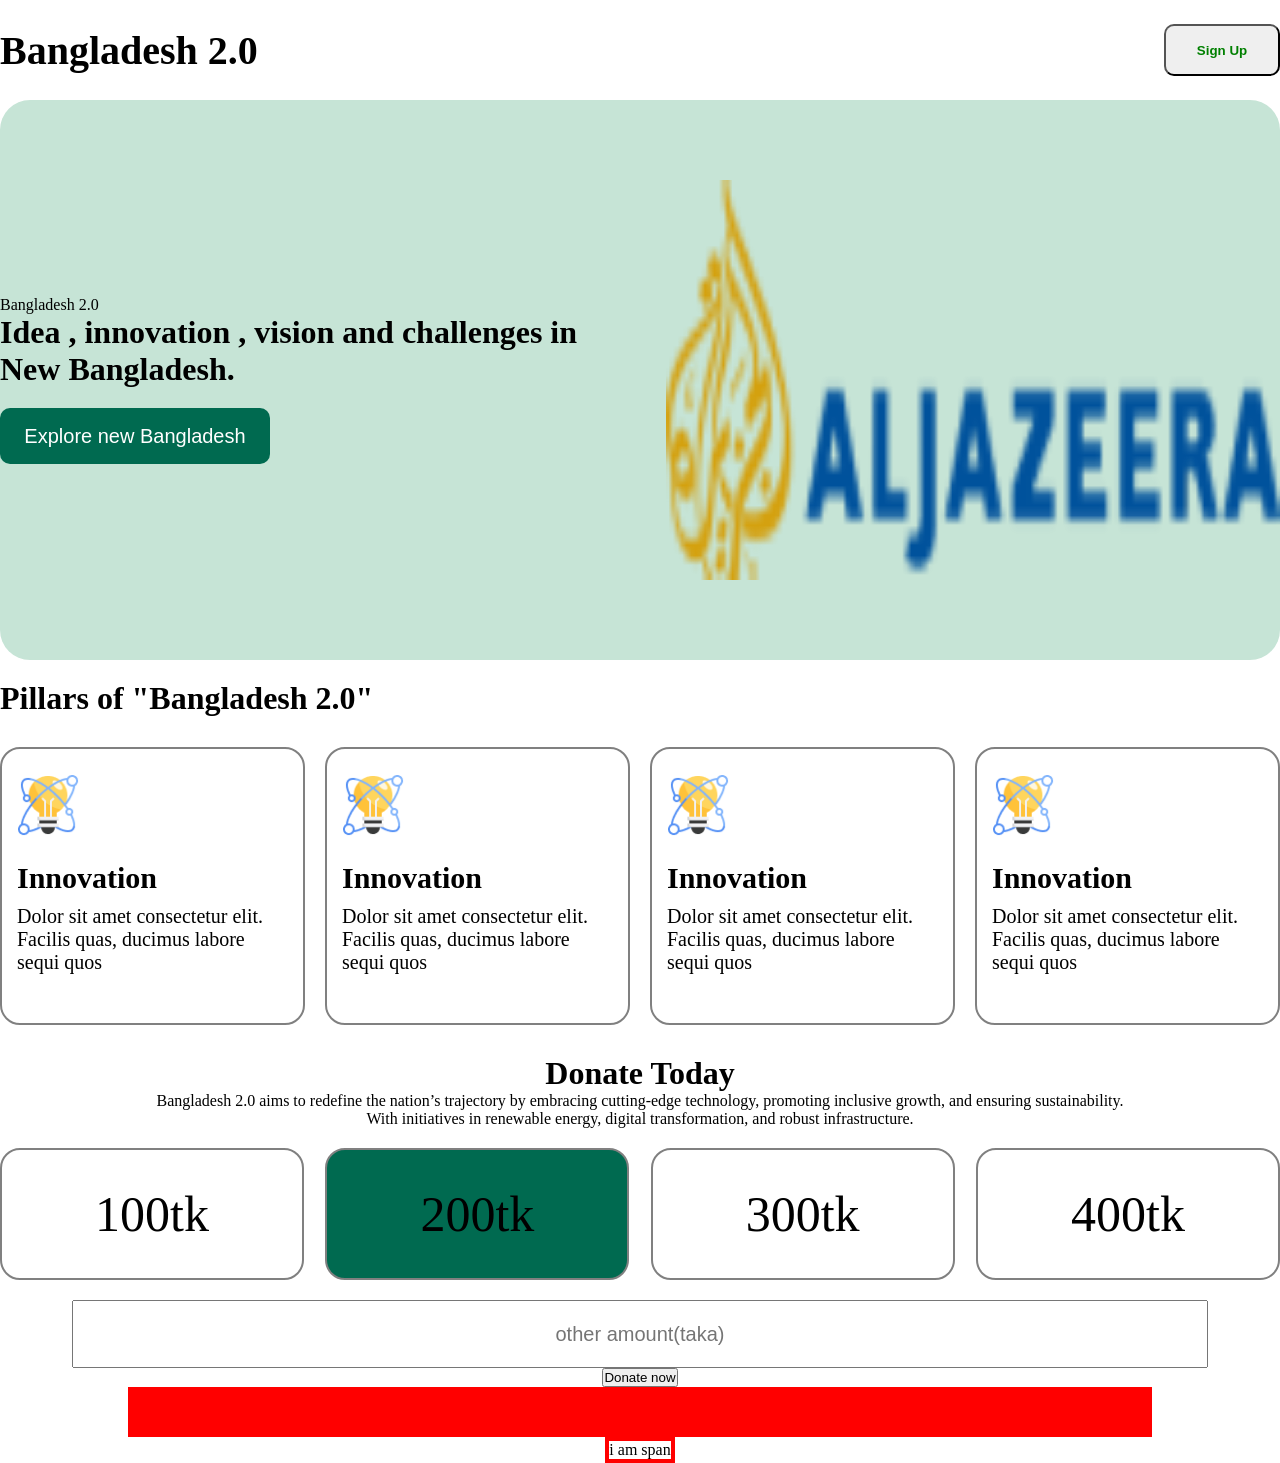
==== index.html @ 64d82890 "first commit" ====
<!DOCTYPE html>
<html lang="en">
<head>
    <meta charset="UTF-8">
    <meta name="viewport" content="width=device-width, initial-scale=1.0">
    <title>Document</title>
    <link rel="stylesheet" href="./styles/project.css">
</head>
<body>
    <nav>
        <h1>Bangladesh 2.0</h1>
        <button>Sign Up</button>
    </nav>




    <!-- banner section starts here -->
     <header>
        <div class="leftsection">
            <p>Bangladesh 2.0</p>
            <h1>Idea , innovation ,
vision and challenges in New Bangladesh.</h1>
<button>Explore new Bangladesh</button>
        </div>

        <img class="rightsection" src="./assets/al-jazeera.png" alt="">
     </header>




     <!-- main section starts here -->
      <h1 style="max-width: 1280px;margin: 20px auto;">Pillars of "Bangladesh 2.0"</h1>
      <div class="parent_div">
        
        <div class="child_div">
            <img src="./assets/card-icon.png" alt="">
            <h2>Innovation</h2>
            <p>Dolor sit amet consectetur elit. Facilis quas, ducimus labore sequi quos </p>
        </div>
        <div class="child_div">
            <img src="./assets/card-icon.png" alt="">
            <h2>Innovation</h2>
            <p>Dolor sit amet consectetur elit. Facilis quas, ducimus labore sequi quos </p>
        </div>
        <div class="child_div">
            <img src="./assets/card-icon.png" alt="">
            <h2>Innovation</h2>
            <p>Dolor sit amet consectetur elit. Facilis quas, ducimus labore sequi quos </p>
        </div>
        <div class="child_div">
            <img src="./assets/card-icon.png" alt="">
            <h2>Innovation</h2>
            <p>Dolor sit amet consectetur elit. Facilis quas, ducimus labore sequi quos </p>
        </div>
      </div>




      <h1 style="text-align: center;">Donate Today</h1>
      <p style="text-align: center;">Bangladesh 2.0 aims to redefine the nation’s trajectory by embracing cutting-edge technology, promoting inclusive growth, and ensuring sustainability.<br> With initiatives in renewable energy, digital transformation, and robust infrastructure.</p>

      <div style="max-width: 1280px;margin: 20px auto; display: flex; justify-content: space-between;">
        <div style="border: 2px solid gray;height: 128px;width: 300px;display: flex;justify-content: center;align-items: center;border-radius: 20px;">
            <p style="font-size: 50px;">100tk</p>
        </div>
        <div style="border: 2px solid gray;height: 128px;width: 300px;display: flex;justify-content: center;align-items: center;border-radius: 20px; background-color: #006A50;">
            <p style="font-size: 50px;">200tk</p>
        </div>
        <div style="border: 2px solid gray;height: 128px;width: 300px;display: flex;justify-content: center;align-items: center;border-radius: 20px;">
            <p style="font-size: 50px;">
            300tk</p>
        </div>
        <div style="border: 2px solid gray;height: 128px;width: 300px;display: flex;justify-content: center;align-items: center;border-radius: 20px;">
            <p style="font-size: 50px;">400tk</p>
        </div>
 

      </div>

      <input class="inputfield" placeholder="other amount(taka)" type="text">

      <button style="display: block;margin: 0 auto;">Donate now</button>








      <h1 style="height: 50px; background-color: red; width: 80%;margin: 0 auto;"></h1>




      <div style="text-align: center;">

        <p style="border: 4px solid red;display: inline-block;">i am span</>
      </div>



</body>
</html>
---- styles/project.css ----
*{
    margin: 0;
    padding:0
}
nav{
 
    display: flex;
    justify-content: space-between;
    align-items: center;
    max-width: 1280px;
    margin: 0 auto;
    height: 100px;
   
}
nav button{
    width: 116px;
    height: 52px;
    border-radius: 10px;
     color: green;
    font-weight:bolder;
}
nav h1{
    font-size: 40px;
}
header{
    background-color: #C6E4D6;
    height: 560px;
    max-width: 1280px;
    margin: 0 auto;
    display: flex;
    justify-content: space-between;
    align-items: center;
    border-radius: 30px;
}
.leftsection{

    width: 48%;

}
.rightsection{

    width: 48%;
    height: 400px;
}
header div button{
    width: 270px;
    height: 56px;
    background-color:#006A50;
    border-radius: 10px;
    font-size: 20px;
    color: white;
    border: 0;
    margin-top: 20px;
}


.parent_div{
 
     max-width: 1280px;
    margin: 30px auto; 
    font-size: 20px;
    display: flex;
   gap: 20px;

}
.child_div{
    border: 2px solid gray;
    height: 244px;
  
     padding: 15px;
     border-radius: 20px;
     
}
.child_div img{
    width: 62px;
    height: 62px;
    margin: 10px 0px;
}
.child_div h2{
    margin: 10px 0
}
.inputfield{
    width: 1132px;
    height: 64px;

    margin: 0 auto;
    display: block;
    font-size: 20px;
 
    text-align: center;
}
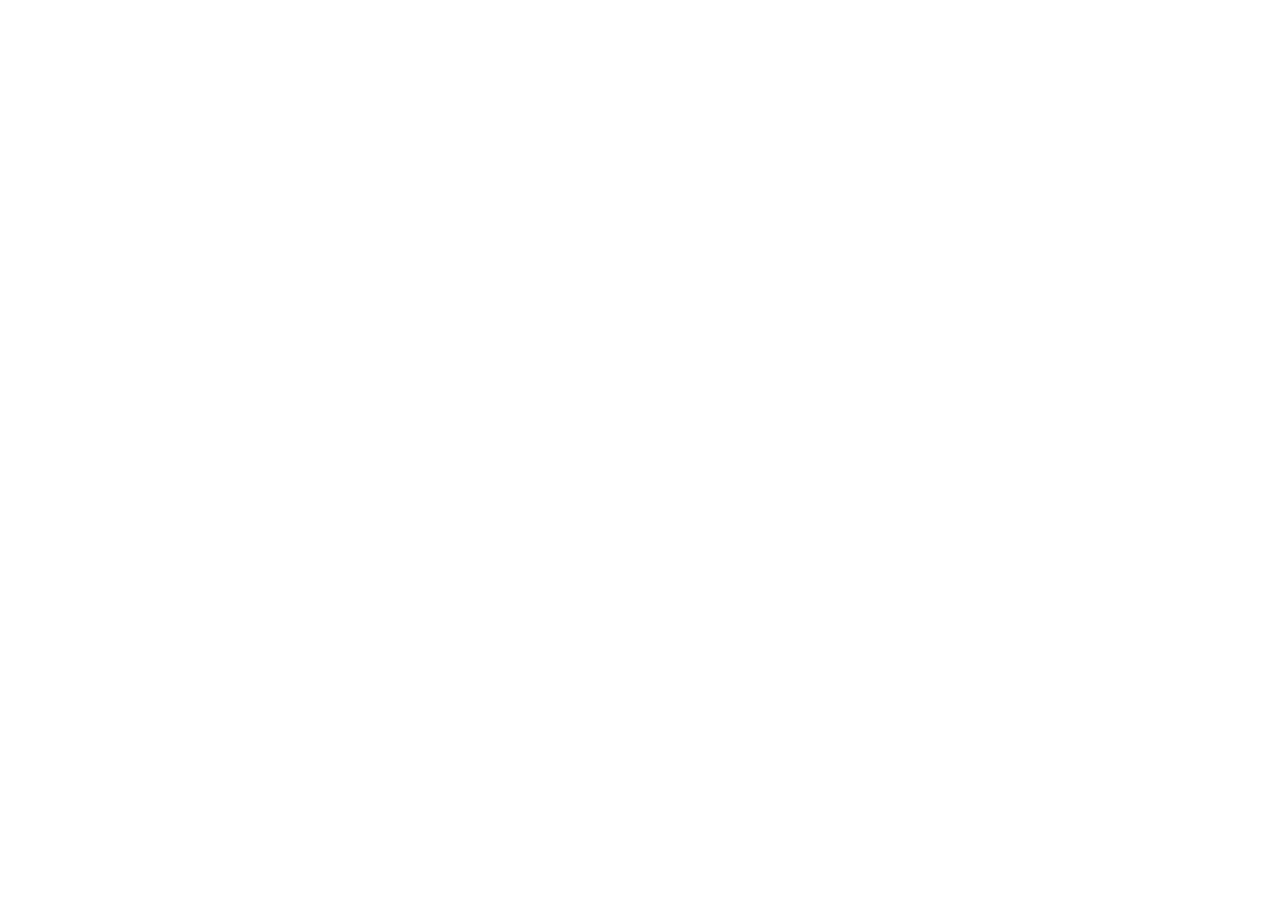
==== commit 91d5e256: "edit" ====
--- a/index.html
+++ b/index.html
@@ -7,101 +7,7 @@
     <link rel="stylesheet" href="./styles/project.css">
 </head>
 <body>
-    <nav>
-        <h1>Bangladesh 2.0</h1>
-        <button>Sign Up</button>
-    </nav>
-
-
-
-
-    <!-- banner section starts here -->
-     <header>
-        <div class="leftsection">
-            <p>Bangladesh 2.0</p>
-            <h1>Idea , innovation ,
-vision and challenges in New Bangladesh.</h1>
-<button>Explore new Bangladesh</button>
-        </div>
-
-        <img class="rightsection" src="./assets/al-jazeera.png" alt="">
-     </header>
-
-
-
-
-     <!-- main section starts here -->
-      <h1 style="max-width: 1280px;margin: 20px auto;">Pillars of "Bangladesh 2.0"</h1>
-      <div class="parent_div">
-        
-        <div class="child_div">
-            <img src="./assets/card-icon.png" alt="">
-            <h2>Innovation</h2>
-            <p>Dolor sit amet consectetur elit. Facilis quas, ducimus labore sequi quos </p>
-        </div>
-        <div class="child_div">
-            <img src="./assets/card-icon.png" alt="">
-            <h2>Innovation</h2>
-            <p>Dolor sit amet consectetur elit. Facilis quas, ducimus labore sequi quos </p>
-        </div>
-        <div class="child_div">
-            <img src="./assets/card-icon.png" alt="">
-            <h2>Innovation</h2>
-            <p>Dolor sit amet consectetur elit. Facilis quas, ducimus labore sequi quos </p>
-        </div>
-        <div class="child_div">
-            <img src="./assets/card-icon.png" alt="">
-            <h2>Innovation</h2>
-            <p>Dolor sit amet consectetur elit. Facilis quas, ducimus labore sequi quos </p>
-        </div>
-      </div>
-
-
-
-
-      <h1 style="text-align: center;">Donate Today</h1>
-      <p style="text-align: center;">Bangladesh 2.0 aims to redefine the nation’s trajectory by embracing cutting-edge technology, promoting inclusive growth, and ensuring sustainability.<br> With initiatives in renewable energy, digital transformation, and robust infrastructure.</p>
-
-      <div style="max-width: 1280px;margin: 20px auto; display: flex; justify-content: space-between;">
-        <div style="border: 2px solid gray;height: 128px;width: 300px;display: flex;justify-content: center;align-items: center;border-radius: 20px;">
-            <p style="font-size: 50px;">100tk</p>
-        </div>
-        <div style="border: 2px solid gray;height: 128px;width: 300px;display: flex;justify-content: center;align-items: center;border-radius: 20px; background-color: #006A50;">
-            <p style="font-size: 50px;">200tk</p>
-        </div>
-        <div style="border: 2px solid gray;height: 128px;width: 300px;display: flex;justify-content: center;align-items: center;border-radius: 20px;">
-            <p style="font-size: 50px;">
-            300tk</p>
-        </div>
-        <div style="border: 2px solid gray;height: 128px;width: 300px;display: flex;justify-content: center;align-items: center;border-radius: 20px;">
-            <p style="font-size: 50px;">400tk</p>
-        </div>
- 
-
-      </div>
-
-      <input class="inputfield" placeholder="other amount(taka)" type="text">
-
-      <button style="display: block;margin: 0 auto;">Donate now</button>
-
-
-
-
-
-
-
-
-      <h1 style="height: 50px; background-color: red; width: 80%;margin: 0 auto;"></h1>
-
-
-
-
-      <div style="text-align: center;">
-
-        <p style="border: 4px solid red;display: inline-block;">i am span</>
-      </div>
-
-
+   
 
 </body>
 </html>
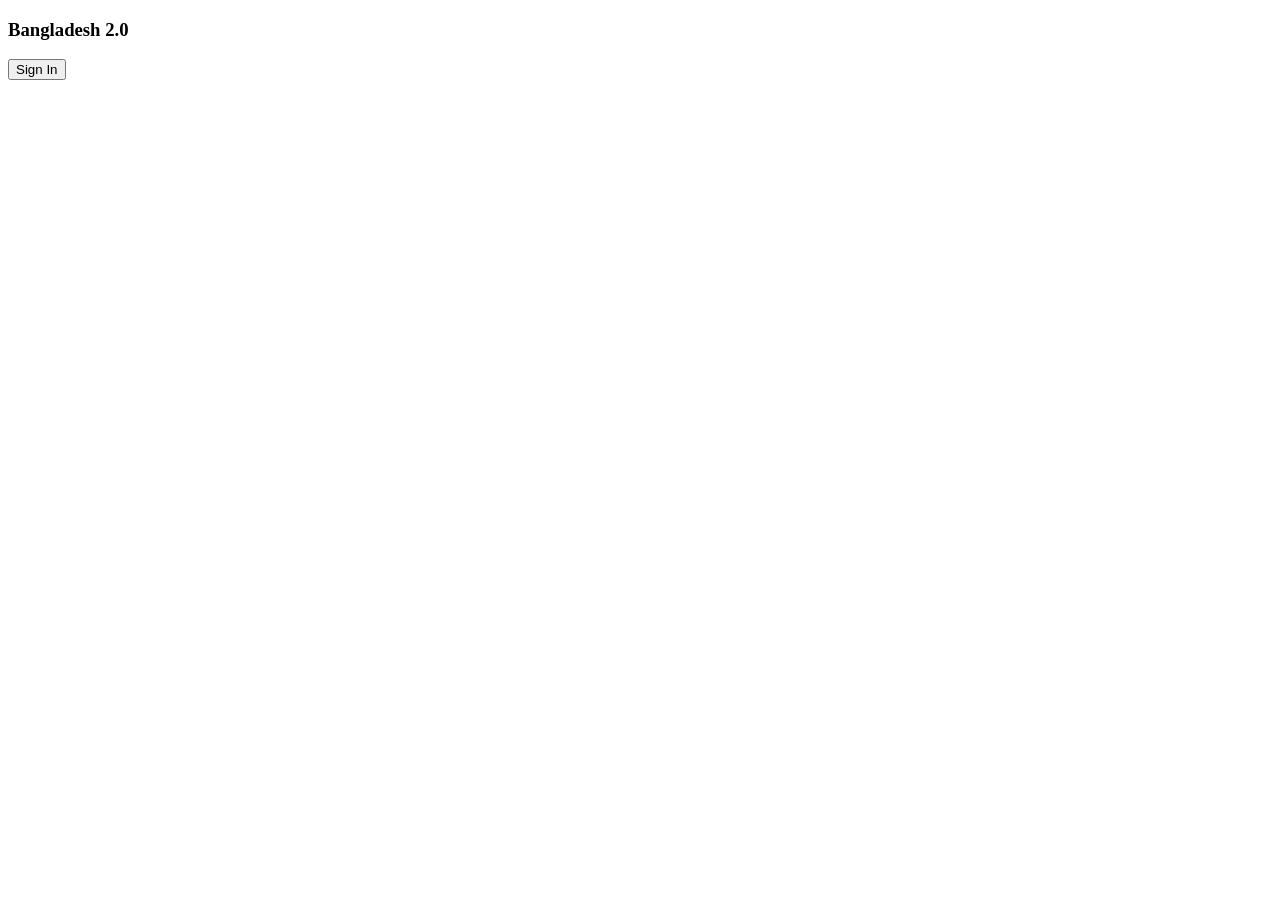
==== commit 065cfc20: "more fixed" ====
--- a/index.html
+++ b/index.html
@@ -3,11 +3,20 @@
 <head>
     <meta charset="UTF-8">
     <meta name="viewport" content="width=device-width, initial-scale=1.0">
-    <title>Document</title>
-    <link rel="stylesheet" href="./styles/project.css">
+    <title>Bangladesh 2.0</title>
+    <link rel="stylesheet" href="index.css">
 </head>
 <body>
-   
+   <header>
+     <div class="head1" >
+        <h3>Bangladesh 2.0</h3>
+
+     </div>
+     <div class="head2" >
+        <button>Sign In</button>
+
+     </div>
+   </header>
 
 </body>
 </html>
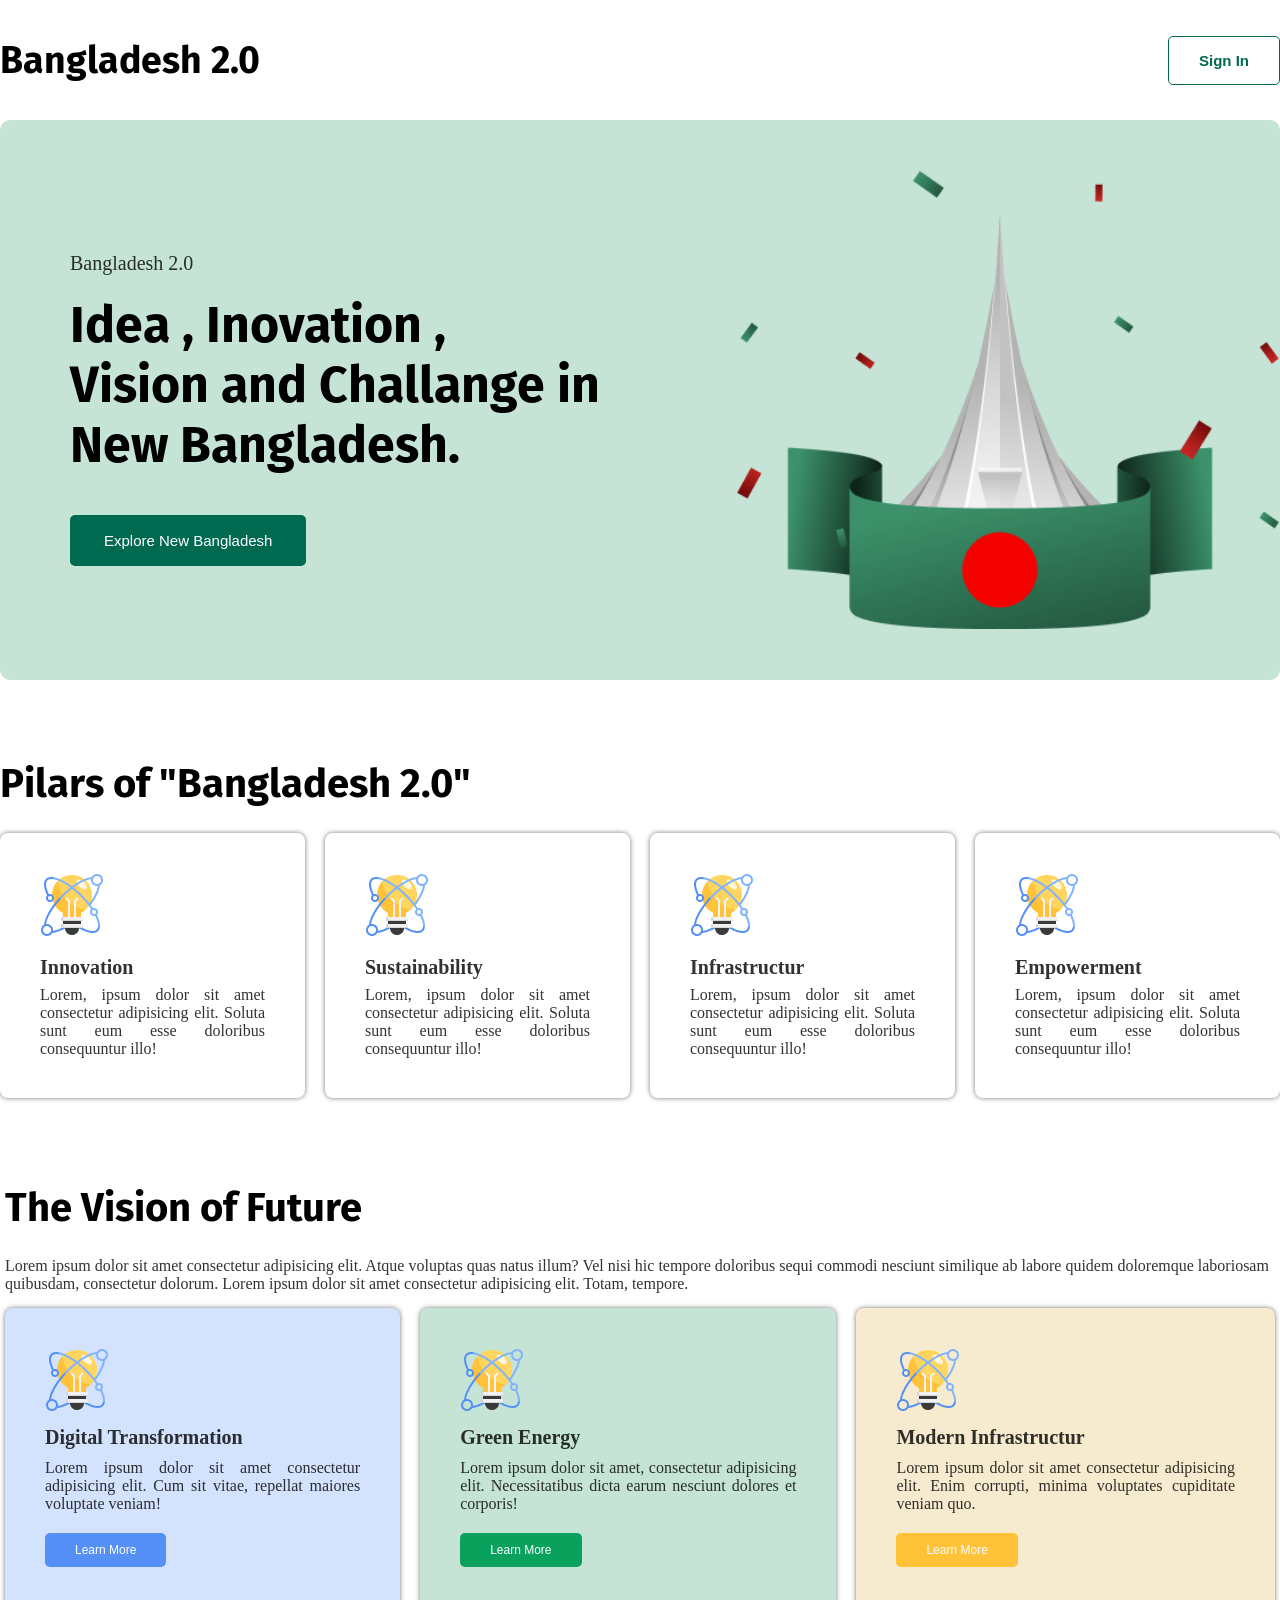
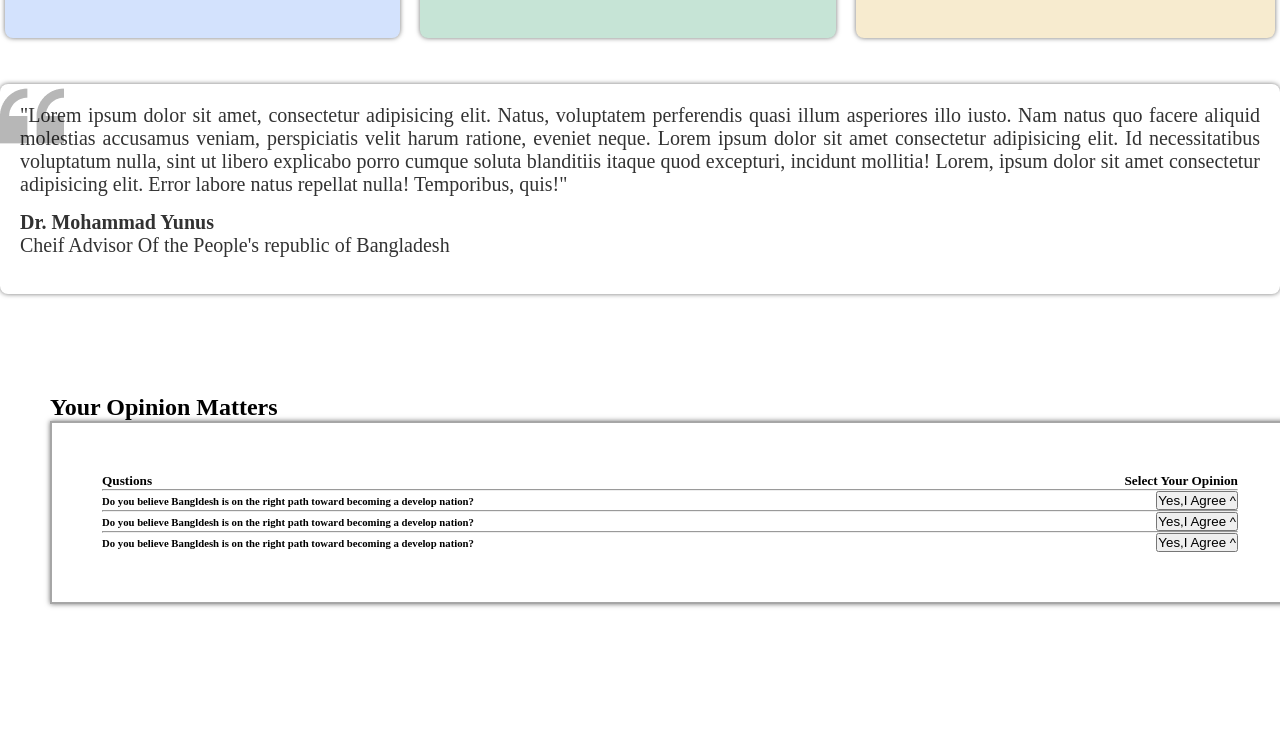
==== commit f0c999fa: "nothing" ====
--- a/index.html
+++ b/index.html
@@ -4,12 +4,15 @@
     <meta charset="UTF-8">
     <meta name="viewport" content="width=device-width, initial-scale=1.0">
     <title>Bangladesh 2.0</title>
+    <link rel="preconnect" href="https://fonts.googleapis.com">
+<link rel="preconnect" href="https://fonts.gstatic.com" crossorigin>
+<link href="https://fonts.googleapis.com/css2?family=Fira+Sans:ital,wght@0,100;0,200;0,300;0,400;0,500;0,600;0,700;0,800;0,900;1,100;1,200;1,300;1,400;1,500;1,600;1,700;1,800;1,900&display=swap" rel="stylesheet">
     <link rel="stylesheet" href="index.css">
 </head>
 <body>
    <header>
      <div class="head1" >
-        <h3>Bangladesh 2.0</h3>
+        <h3 class="fira-sans-bold">Bangladesh 2.0</h3>
 
      </div>
      <div class="head2" >
@@ -17,6 +20,111 @@
 
      </div>
    </header>
+   <main>
+     <div class="main1">
+        <p class="first-text">Bangladesh 2.0</p>
+        <h1 class="fira-sans-bold font-size ">Idea , Inovation ,</h1>
+        <h1 class="fira-sans-bold font-size">Vision and Challange in</h1>
+        <h1 class="fira-sans-bold font-size">New Bangladesh.</h1>
+        <button class="btn">Explore New Bangladesh</button>
+    </div>
+    <img src="./assets/hero.png" alt="">
+     </main>
+
+     <section>
+        <h1 class="fira-sans-bold font-size-2">Pilars of "Bangladesh 2.0"</h1>
+        <div class="main2">
+            <div class="card">
+                <img src="./assets/card-icon.png" alt="">
+                <h4>Innovation</h4>
+                <p>Lorem, ipsum dolor sit amet consectetur adipisicing elit. Soluta sunt eum esse doloribus consequuntur illo!</p>
+            </div>
+            <div class="card">
+                <img src="./assets/card-icon.png" alt="">
+                <h4>Sustainability</h4>
+                <p>Lorem, ipsum dolor sit amet consectetur adipisicing elit. Soluta sunt eum esse doloribus consequuntur illo!</p>
+            </div>
+            <div class="card">
+                <img src="./assets/card-icon.png" alt="">
+                <h4>Infrastructur</h4>
+                <p>Lorem, ipsum dolor sit amet consectetur adipisicing elit. Soluta sunt eum esse doloribus consequuntur illo!</p>
+            </div>
+            <div class="card">
+                <img src="./assets/card-icon.png" alt="">
+                <h4>Empowerment</h4>
+                <p>Lorem, ipsum dolor sit amet consectetur adipisicing elit. Soluta sunt eum esse doloribus consequuntur illo!</p>
+            </div>
+
+        </div>
+     </section>
+
+     <!-- sectiom-3 -->
+       <div class="section-3">
+        <h1 class="fira-sans-bold font-size-2">The Vision of Future</h1>
+        <p class="pg">Lorem ipsum dolor sit amet consectetur adipisicing elit. Atque voluptas quas natus illum? Vel nisi hic tempore doloribus sequi commodi nesciunt similique ab labore quidem doloremque laboriosam quibusdam, consectetur dolorum. Lorem ipsum dolor sit amet consectetur adipisicing elit. Totam, tempore.
+        </p>
+
+        <div class="card2">
+            <div class="same s1">
+                <img src="./assets/card-icon.png" alt="">
+                <h4>Digital Transformation</h4>
+                <p>Lorem ipsum dolor sit amet consectetur adipisicing elit. Cum sit vitae, repellat maiores voluptate veniam!</p>
+                <button class="same1">Learn More</button>
+            </div>
+
+            <div class="same s2">
+                <img src="./assets/card-icon.png" alt="">
+                <h4>Green Energy</h4>
+                <p>Lorem ipsum dolor sit amet, consectetur adipisicing elit. Necessitatibus dicta earum nesciunt dolores et corporis!</p>
+                <button class="same2">Learn More</button>
+            </div>
+
+            <div class="same s3">
+                <img src="./assets/card-icon.png" alt="">
+                <h4>Modern Infrastructur</h4>
+                <p>Lorem ipsum dolor sit amet consectetur adipisicing elit. Enim corrupti, minima voluptates cupiditate veniam quo.</p>
+                <button class="same3">Learn More</button>
+            </div>
+
+        </div>
+        
+      </div>
+      <div class="para">
+            <p>"Lorem ipsum dolor sit amet, consectetur adipisicing elit. Natus, voluptatem perferendis quasi illum asperiores illo iusto. Nam natus quo facere aliquid molestias accusamus veniam, perspiciatis velit harum ratione, eveniet neque. Lorem ipsum dolor sit amet consectetur adipisicing elit. Id necessitatibus voluptatum nulla, sint ut libero explicabo porro cumque soluta blanditiis itaque quod excepturi, incidunt mollitia! Lorem, ipsum dolor sit amet consectetur adipisicing elit. Error labore natus repellat nulla! Temporibus, quis!"</p>
+            <h4>Dr. Mohammad Yunus</h4>
+            <h6>Cheif Advisor Of the People's republic of Bangladesh</h6>
+
+        </div>
+        <section class="section-4">
+            <h1>Your Opinion Matters</h1>
+            <div class="dropdown">
+                <div class="yee">
+                   <h5>Qustions</h5>
+                   <h5>Select Your Opinion</h5>
+
+                </div>
+                <hr>
+                <div class="yee">
+                    <h6>Do you believe Bangldesh is on the right path toward becoming a develop nation?</h6>
+                    <button>Yes,I Agree ^</button>
+
+                </div>
+                <hr>
+                <div class="yee">
+                       <h6>Do you believe Bangldesh is on the right path toward becoming a develop nation?</h6>
+                    <button>Yes,I Agree ^</button>
+                </div>
+                <hr>
+                <div class="yee">
+                     <h6>Do you believe Bangldesh is on the right path toward becoming a develop nation?</h6>
+                    <button>Yes,I Agree ^</button>
+
+                </div>
+            </div>
+        </section>
+
+
+   
 
 </body>
 </html>
--- a/index.css
+++ b/index.css
@@ -0,0 +1,234 @@
+*{
+    margin: 0;
+    padding: 0;
+}
+.fira-sans-bold {
+  font-family: "Fira Sans", sans-serif;
+  font-weight: 700;
+  font-style: normal;
+}
+
+header{
+    max-width: 1280px;
+    height:100px ;
+    /* border: 2px solid black; */
+    margin:10px auto;
+    display: flex;
+    justify-content: center;
+    align-items: center;
+    justify-content: space-between;
+    
+}
+.head1{
+    
+    font-size: 32px;
+    font-weight: bold;
+}
+.head2 button {
+    
+     font-size: 15px;
+     font-weight: bold;
+     color: #006A50;
+     padding: 15px 30px;
+     border: 1px solid #006A50;
+     border-radius: 5px;
+     background-color: white;
+     
+}
+.head2 button:hover{
+    background-color: aquamarine;
+}
+main{
+    height: 560px;
+    max-width: 1280px;
+    margin: 0 auto;
+    background-color: #C6E4D6;
+    display: flex;
+    justify-content: center;
+    justify-content: space-between;
+    align-items: center;
+    border-radius: 10px;
+    margin-bottom: 80px;
+}
+.main1{
+    width: 55%;
+    margin-left: 70px;
+    height: 326px;
+    margin-top: 30px;
+    
+}
+main img{
+    width: 45%;
+    
+}
+.font-size{
+    font-size: 50px;
+}
+.first-text{
+    font-size: 20px;
+    opacity: 0.8;
+    margin-bottom: 20px;
+}
+.btn{
+    background-color: #006A50;
+    color: white;
+    padding: 17px 34px;
+    font-size: 15px;
+    border: none;
+    border-radius: 5px;
+    margin-top:40px ;
+}
+section{
+     max-width: 1280px;
+    height:324px ;
+    /* border: 2px solid black; */
+    margin:50px auto;
+    margin-bottom: 100px
+   
+
+}
+.main2{
+    display: flex;
+    justify-content: center;
+    align-items: center;
+    justify-content: space-between;
+    gap: 20px;
+     margin-bottom: 100px;
+
+}
+.card{
+    padding: 40px;
+    text-align: justify;
+    border-radius: 8px;
+    box-shadow: 0 0 5px rgba(0, 0, 0, 0.547);
+
+}
+.font-size-2{
+    font-size: 40px;
+    margin-bottom: 25px;
+
+}
+.card h4{
+    font-size: 20px;
+    opacity: 0.8;
+    margin-bottom: 7px;
+}
+.card p{
+    opacity: 0.8;
+}
+.section-3{
+    max-width: 1270px;
+    height: 500px;
+    margin: 0 auto;
+
+}
+.main2 img{
+    margin-bottom: 15px;
+}
+.card2{
+    display: flex;
+    align-items: center;
+    justify-content: center;
+    gap: 20px;
+}
+.same{
+    padding: 40px;
+    text-align: justify;
+    border-radius: 8px;
+    box-shadow: 0 0 5px rgba(0, 0, 0, 0.547);
+    height: 250px;
+}
+.same p{
+    opacity: 0.8;
+}
+.same h4{
+    font-size: 20px;
+    opacity: 0.8;
+    margin-bottom: 10px
+}
+.same img{
+    margin-bottom: 10px;
+}
+.same button{
+   margin-top: 20px ;
+   padding:10px 30px;
+   border-radius: 5px;
+   border:none;
+   color: white;
+   font-size: 12px;
+}
+.same1{
+    background-color:#5490F5 ;
+}
+.same2{
+    background-color: #09A15C;
+}
+.same3{
+    background-color: #FFC239 ;
+}
+.s1{
+    background-color:#548ff541 ;
+}
+.s2{
+    background-color:#C6E4D6 ;
+}
+.s3{
+    background-color:#F7EBCF ;
+}
+.pg{
+    opacity: 0.8;
+    margin-bottom: 15px;
+}
+.para{
+    background-image: url(./assets/quote-bg.png);
+    width: 1240px;
+    height: 170px;
+    background-repeat: no-repeat;
+    box-shadow: 0 0 5px rgba(0, 0, 0, 0.547);
+    border: none;
+    border-radius: 8px;
+    padding: 20px;
+    margin: 0 auto;
+    margin-bottom: 20px;
+    align-items: center;
+    justify-content: center;
+
+}
+.para p{
+    opacity: 0.8;
+    font-size: 20px;
+    margin-bottom: 15px;
+    text-align: justify;
+}
+.para h4{
+    font-size: 20px;
+    opacity: 0.8;
+    
+}
+.para h6{
+    font-size: 20px;
+    opacity: 0.8;
+    font-weight: 500;
+}
+.section-4{
+    width: 1240px;
+    height: 200px;
+}
+
+.yee{
+    display: flex;
+    align-items: center;
+    justify-content: center;
+    justify-content: space-between;
+  
+}
+.dropdown{
+    border: 2px solid rgba(0, 0, 0, 0.35);
+    padding: 50px;
+    box-shadow: 0 0 5px rgba(0, 0, 0, 0.547);
+   
+}
+.section-4{
+    padding: 50px;
+    
+}
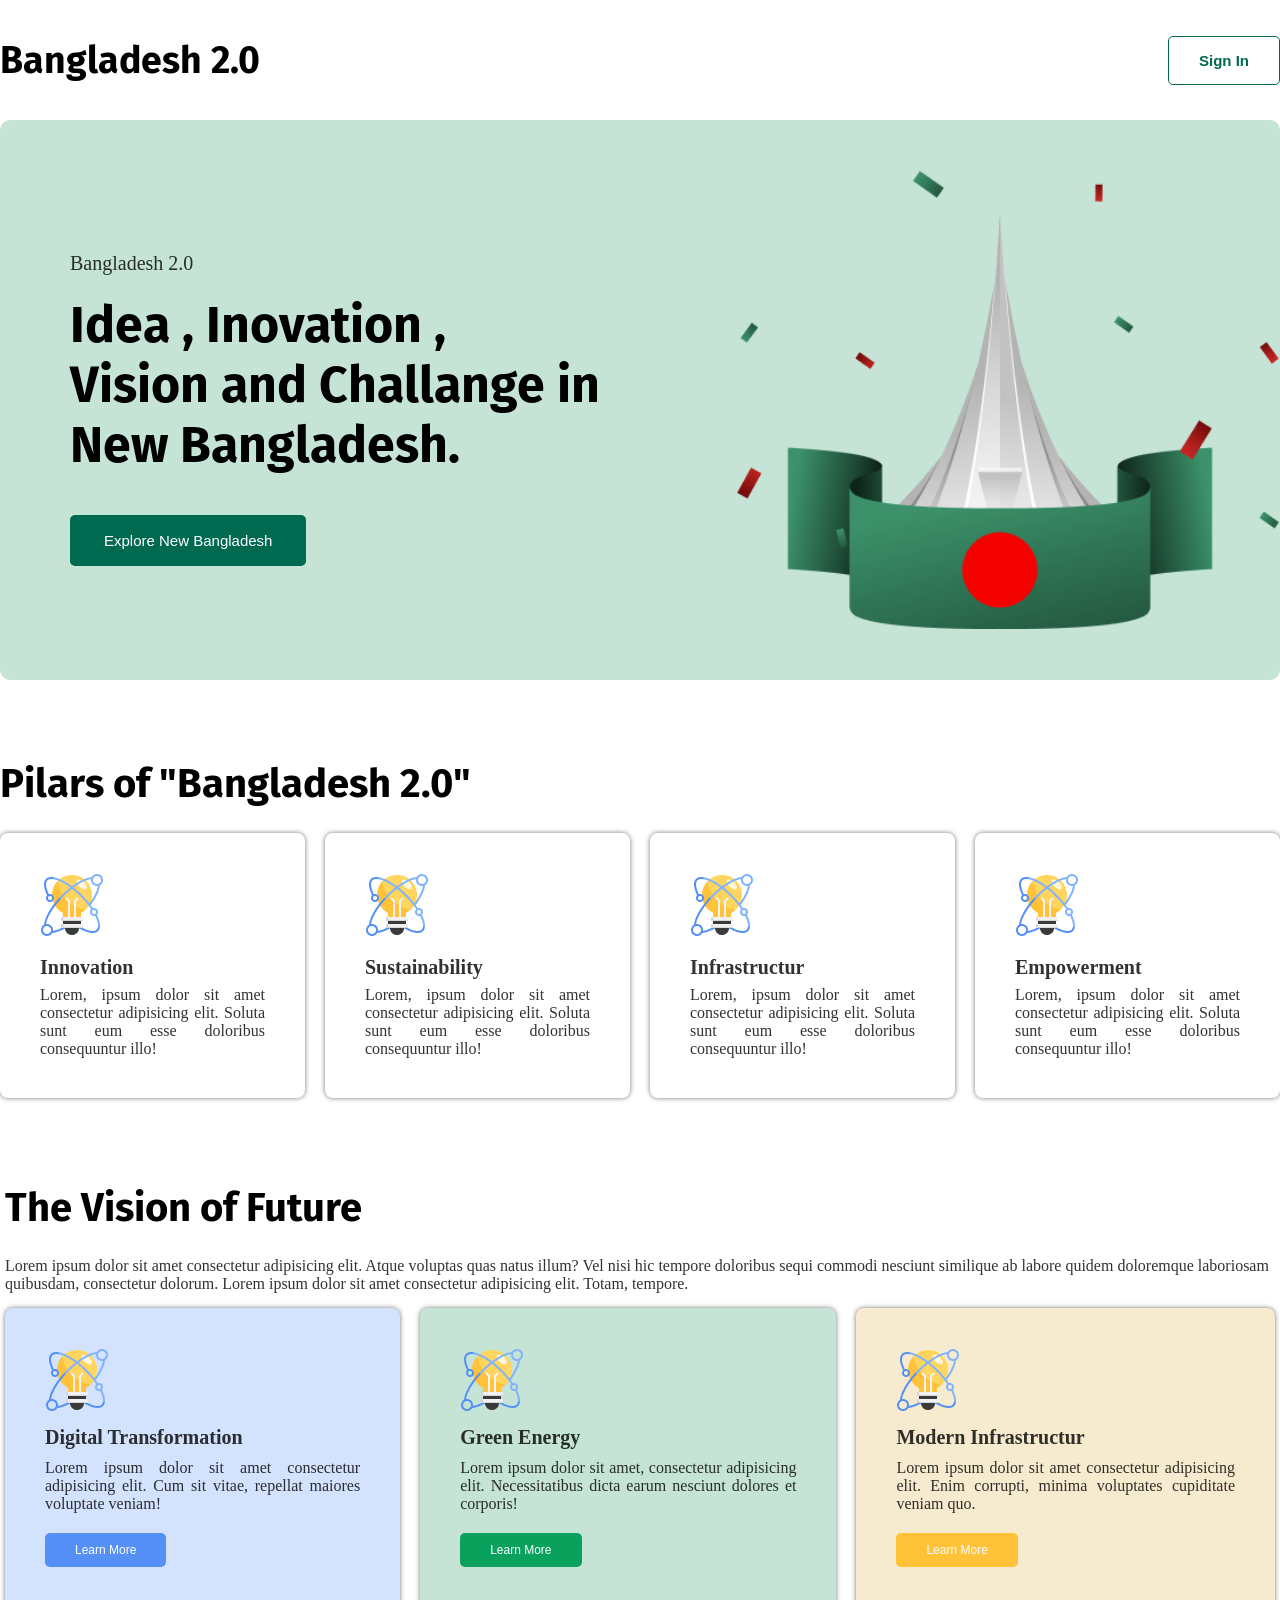
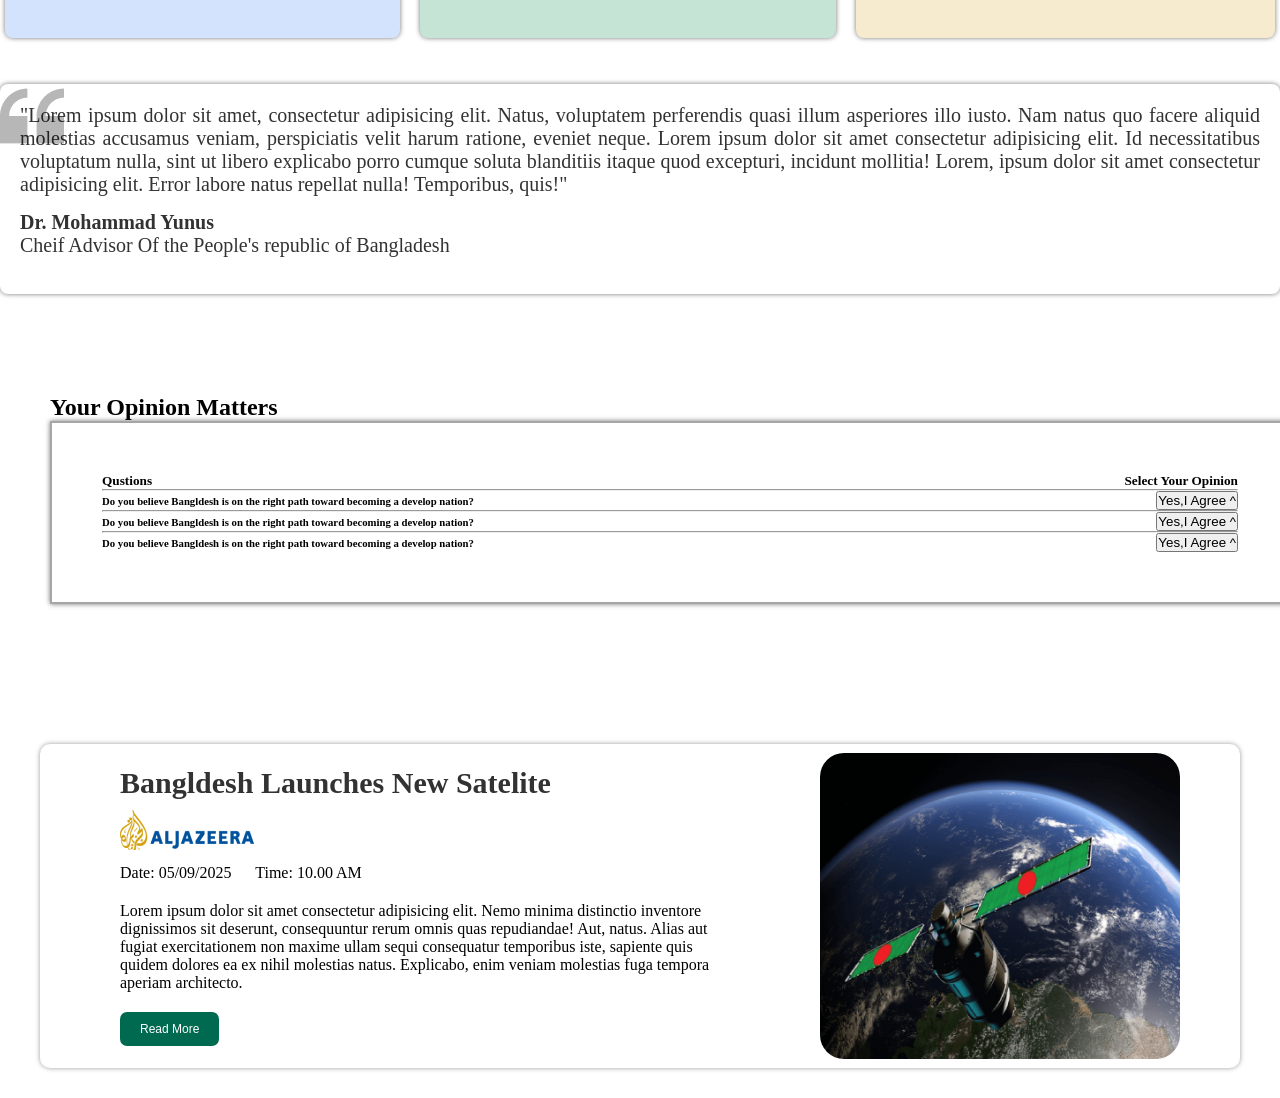
==== commit 33404391: "last commit" ====
--- a/index.html
+++ b/index.html
@@ -123,6 +123,18 @@
             </div>
         </section>
 
+        <section class="news">
+            <div class="news-des">
+                <h1>Bangldesh Launches New Satelite</h1>
+                <img class="alja"  src="./assets/al-jazeera.png" alt=""> <br>
+                <span class="first-span">Date: 05/09/2025</span>
+                <span>Time: 10.00 AM</span>
+                <p class="paragraph">Lorem ipsum dolor sit amet consectetur adipisicing elit. Nemo minima distinctio inventore dignissimos sit deserunt, consequuntur rerum omnis quas repudiandae! Aut, natus. Alias aut fugiat exercitationem non maxime ullam sequi consequatur temporibus iste, sapiente quis quidem dolores ea ex nihil molestias natus. Explicabo, enim veniam molestias fuga tempora aperiam architecto.</p>
+                <button>Read More</button>
+            </div>
+            <img class="satelite"   src="./assets/satelite.png" alt="">
+        </section>
+
 
    
 
--- a/index.css
+++ b/index.css
@@ -231,4 +231,55 @@
 .section-4{
     padding: 50px;
     
+}
+.news{
+    max-width: 1200px;
+    height: 402;
+    margin: 0 auto;
+    margin-bottom: 30px;
+    display: flex;
+    justify-content: center;
+    align-items: center;
+    gap: 80px;
+    box-shadow: 0 0 5px rgba(0, 0, 0, 0.4);
+    border-radius: 10px;
+    border: none;
+
+}
+.satelite{
+    height: 306px;
+    width: 30%;
+    border-radius: 24px;
+}
+.news-des{
+    width: 50%;
+    padding: 20px;
+}
+.news p{
+    word-wrap: break-word;
+}
+.first-span{
+    margin-right: 20px;
+    margin-bottom: 20px;
+}
+
+.paragraph{
+    margin-top: 20px;
+}
+.alja{
+    margin-bottom: 10px;
+    margin-top: 10px;
+}
+.news button{
+    margin-top: 20px;
+   padding:10px 20px;
+   border-radius: 7px;
+   border:none;
+   background-color: #006A50;
+   font-size: 12px;
+   color: white;
+}
+.news h1{
+    font-size: 30px;
+    opacity: 0.8;
 }
